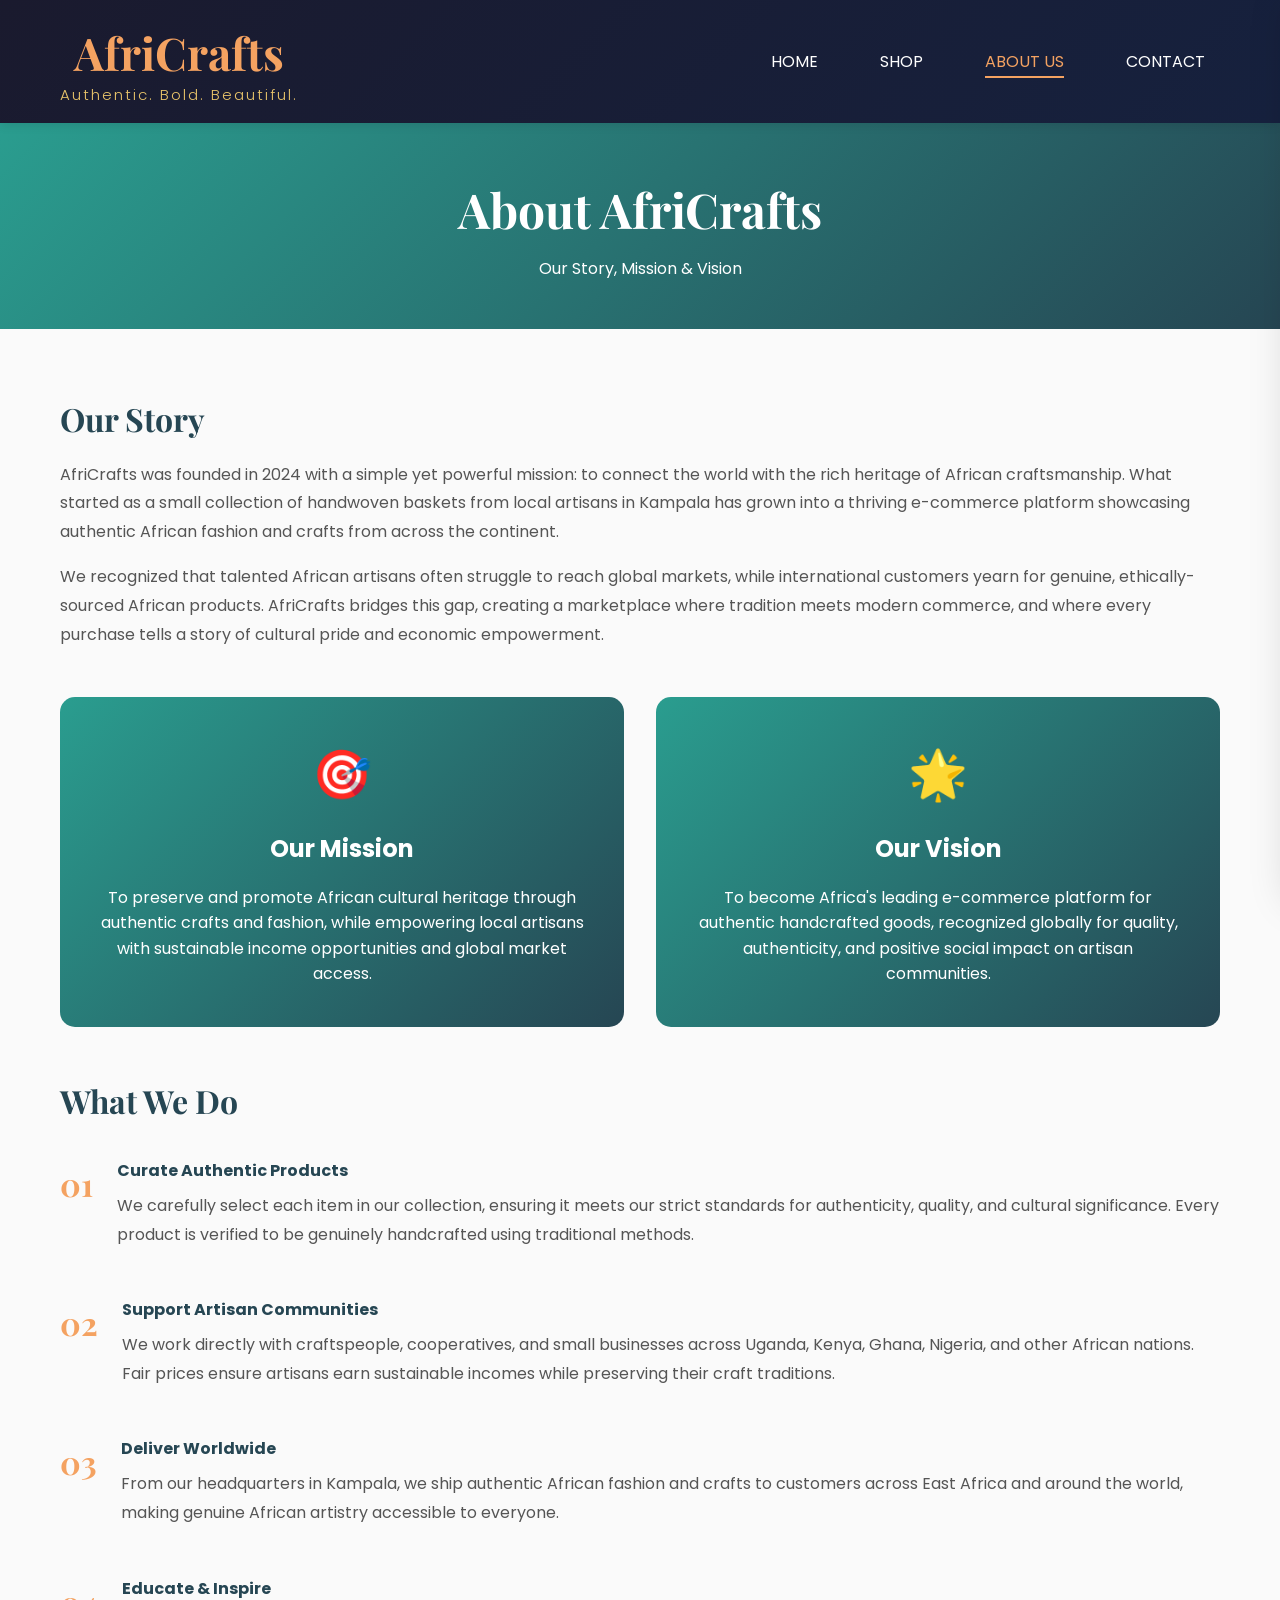
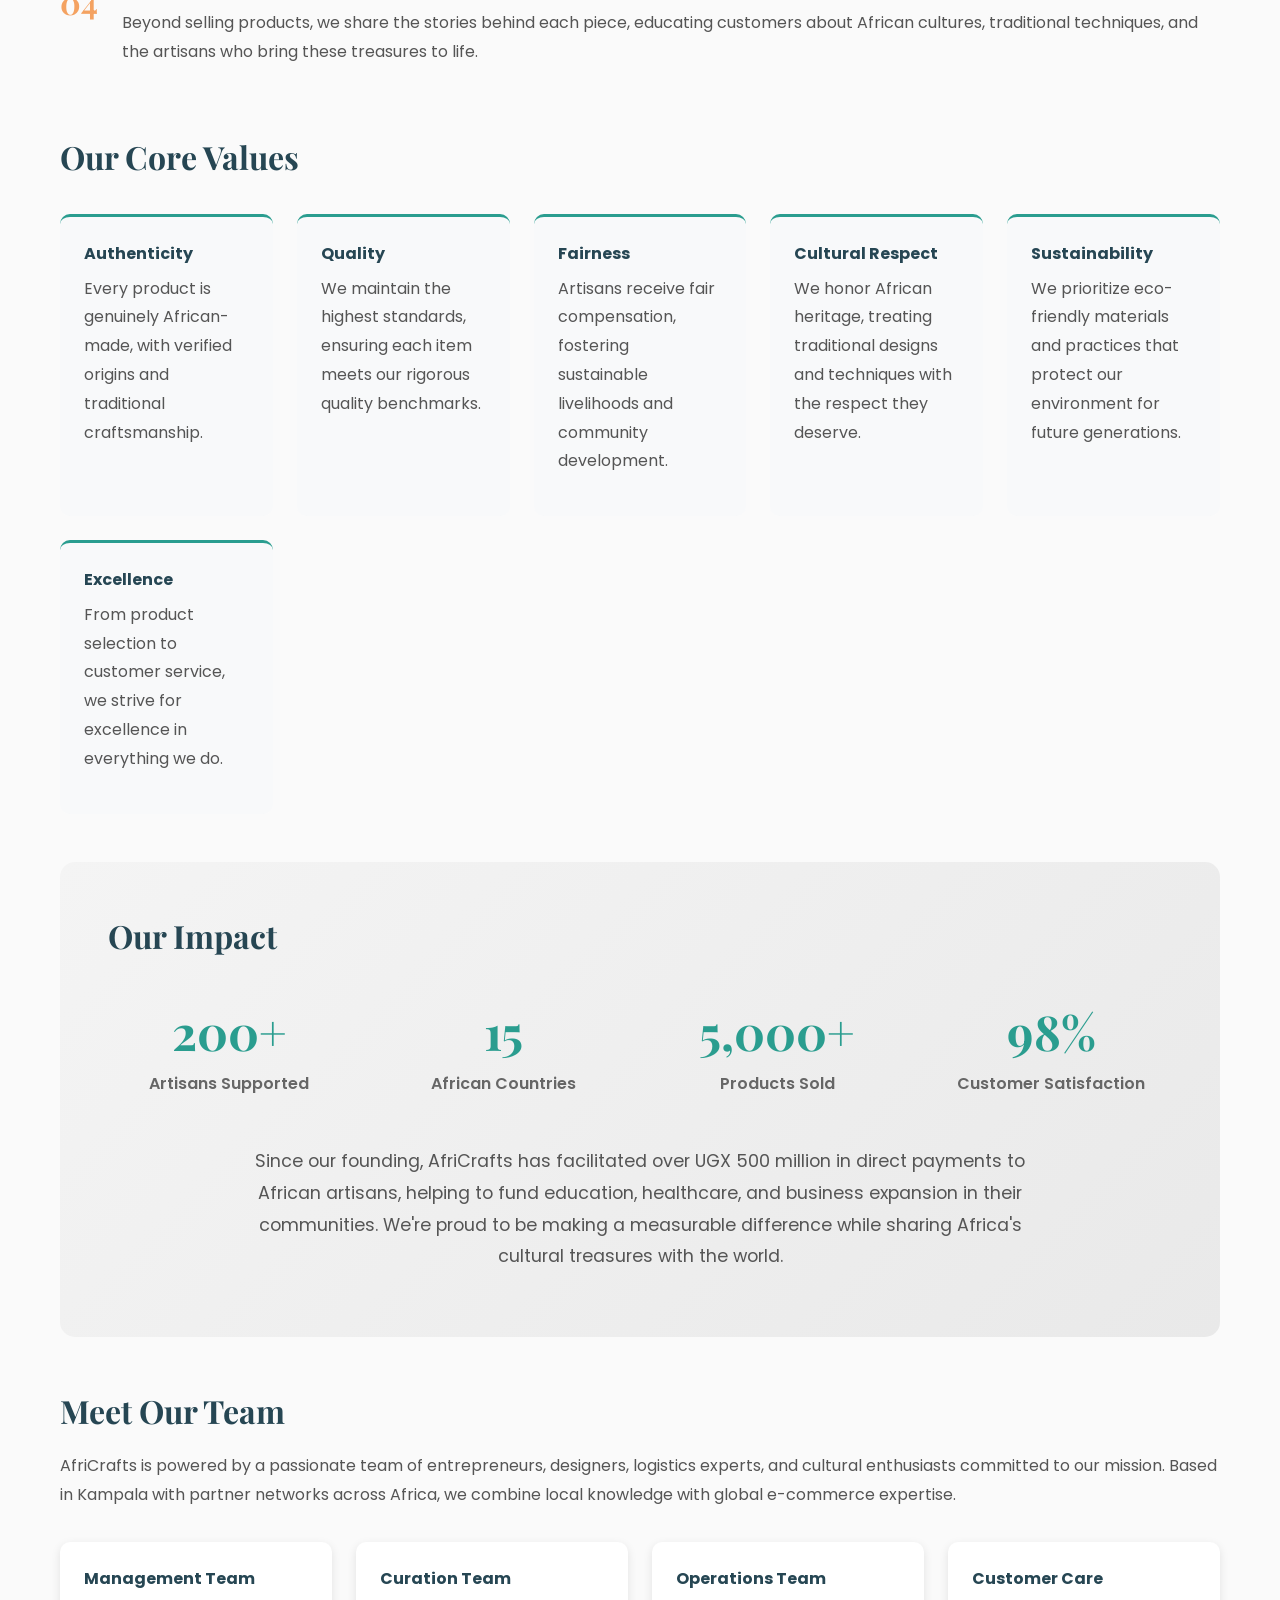
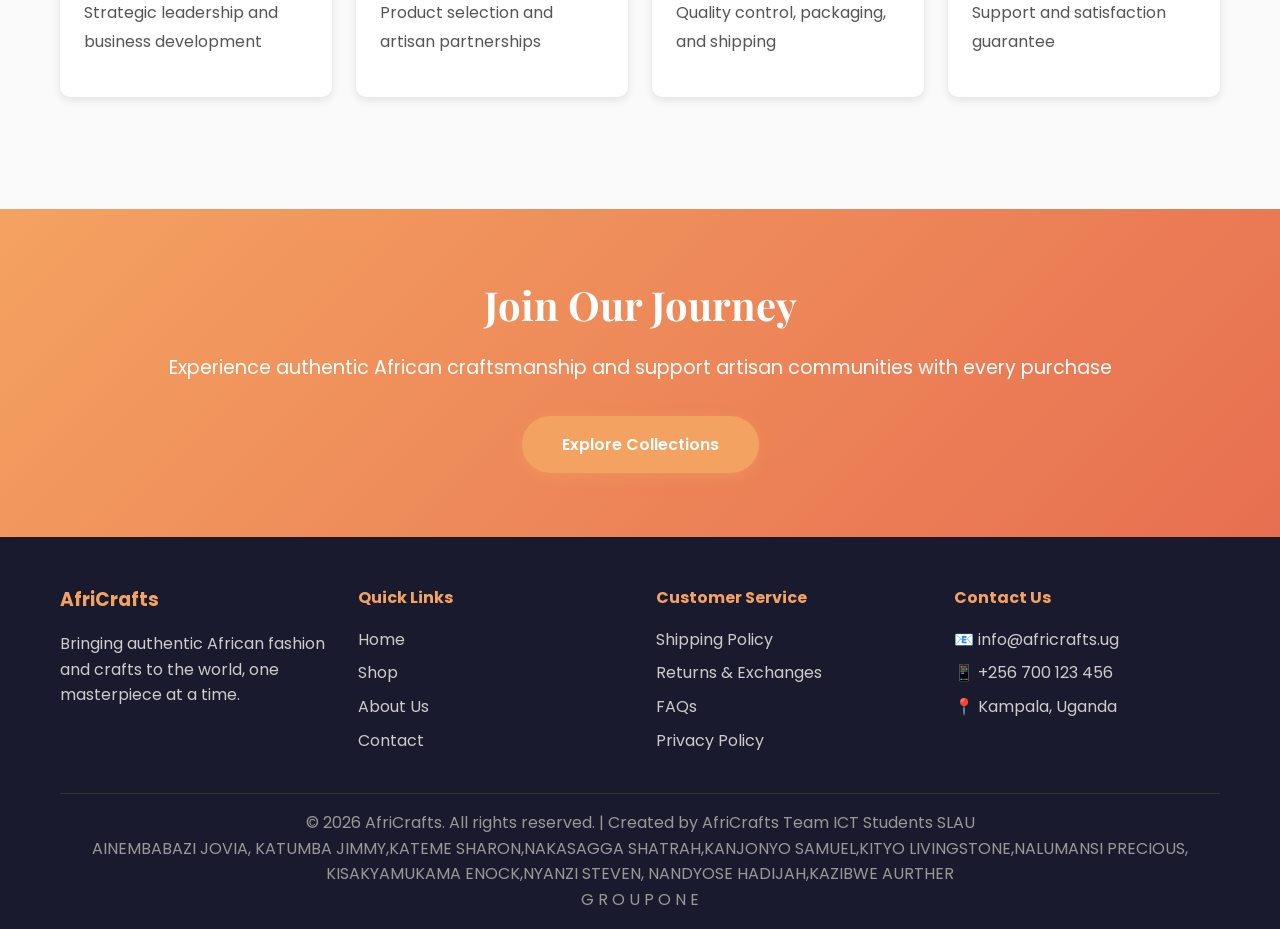
==== about.html @ 08a704fa "Add files via upload" ====
<!DOCTYPE html>
<html lang="en">
<head>
    <meta charset="UTF-8">
    <meta name="viewport" content="width=device-width, initial-scale=1.0">
    <title>About Us - AfriCrafts</title>
    <link rel="stylesheet" href="styles.css">
    <link href="https://fonts.googleapis.com/css2?family=Playfair+Display:wght@400;600;700&family=Poppins:wght@300;400;500;600&display=swap" rel="stylesheet">
</head>
<body>
    <!-- Navigation -->
    <nav class="navbar">
        <div class="container">
            <div class="logo">
                <h1>AfriCrafts</h1>
                <p class="tagline">Authentic. Bold. Beautiful.</p>
            </div>
            <ul class="nav-links">
                <li><a href="index.html">HOME</a></li>
                <li><a href="products.html">SHOP</a></li>
                <li><a href="about.html" class="active">ABOUT US</a></li>
                <li><a href="contact.html">CONTACT</a></li>
                
            </ul>
        </div>
    </nav>

    <!-- Page Header -->
    <section class="page-header">
        <h1>About AfriCrafts</h1>
        <p>Our Story, Mission & Vision</p>
    </section>

    <!-- About Content -->
    <section class="about-content">
        <div class="container">
            <!-- Our Story -->
            <div class="about-section">
                <h2>Our Story</h2>
                <p>AfriCrafts was founded in 2024 with a simple yet powerful mission: to connect the world with the rich heritage of African craftsmanship. What started as a small collection of handwoven baskets from local artisans in Kampala has grown into a thriving e-commerce platform showcasing authentic African fashion and crafts from across the continent.</p>
                <p>We recognized that talented African artisans often struggle to reach global markets, while international customers yearn for genuine, ethically-sourced African products. AfriCrafts bridges this gap, creating a marketplace where tradition meets modern commerce, and where every purchase tells a story of cultural pride and economic empowerment.</p>
            </div>

            <!-- Mission & Vision -->
            <div class="mission-vision">
                <div class="mission-box">
                    <div class="icon">🎯</div>
                    <h3>Our Mission</h3>
                    <p>To preserve and promote African cultural heritage through authentic crafts and fashion, while empowering local artisans with sustainable income opportunities and global market access.</p>
                </div>
                <div class="mission-box">
                    <div class="icon">🌟</div>
                    <h3>Our Vision</h3>
                    <p>To become Africa's leading e-commerce platform for authentic handcrafted goods, recognized globally for quality, authenticity, and positive social impact on artisan communities.</p>
                </div>
            </div>

            <!-- What We Do -->
            <div class="about-section">
                <h2>What We Do</h2>
                <div class="features-list">
                    <div class="feature">
                        <span class="feature-number">01</span>
                        <div class="feature-content">
                            <h4>Curate Authentic Products</h4>
                            <p>We carefully select each item in our collection, ensuring it meets our strict standards for authenticity, quality, and cultural significance. Every product is verified to be genuinely handcrafted using traditional methods.</p>
                        </div>
                    </div>
                    <div class="feature">
                        <span class="feature-number">02</span>
                        <div class="feature-content">
                            <h4>Support Artisan Communities</h4>
                            <p>We work directly with craftspeople, cooperatives, and small businesses across Uganda, Kenya, Ghana, Nigeria, and other African nations. Fair prices ensure artisans earn sustainable incomes while preserving their craft traditions.</p>
                        </div>
                    </div>
                    <div class="feature">
                        <span class="feature-number">03</span>
                        <div class="feature-content">
                            <h4>Deliver Worldwide</h4>
                            <p>From our headquarters in Kampala, we ship authentic African fashion and crafts to customers across East Africa and around the world, making genuine African artistry accessible to everyone.</p>
                        </div>
                    </div>
                    <div class="feature">
                        <span class="feature-number">04</span>
                        <div class="feature-content">
                            <h4>Educate & Inspire</h4>
                            <p>Beyond selling products, we share the stories behind each piece, educating customers about African cultures, traditional techniques, and the artisans who bring these treasures to life.</p>
                        </div>
                    </div>
                </div>
            </div>

            <!-- Our Values -->
            <div class="about-section">
                <h2>Our Core Values</h2>
                <div class="values-grid">
                    <div class="value-card">
                        <h4>Authenticity</h4>
                        <p>Every product is genuinely African-made, with verified origins and traditional craftsmanship.</p>
                    </div>
                    <div class="value-card">
                        <h4>Quality</h4>
                        <p>We maintain the highest standards, ensuring each item meets our rigorous quality benchmarks.</p>
                    </div>
                    <div class="value-card">
                        <h4>Fairness</h4>
                        <p>Artisans receive fair compensation, fostering sustainable livelihoods and community development.</p>
                    </div>
                    <div class="value-card">
                        <h4>Cultural Respect</h4>
                        <p>We honor African heritage, treating traditional designs and techniques with the respect they deserve.</p>
                    </div>
                    <div class="value-card">
                        <h4>Sustainability</h4>
                        <p>We prioritize eco-friendly materials and practices that protect our environment for future generations.</p>
                    </div>
                    <div class="value-card">
                        <h4>Excellence</h4>
                        <p>From product selection to customer service, we strive for excellence in everything we do.</p>
                    </div>
                </div>
            </div>

            <!-- Impact -->
            <div class="about-section impact-section">
                <h2>Our Impact</h2>
                <div class="impact-stats">
                    <div class="stat">
                        <h3>200+</h3>
                        <p>Artisans Supported</p>
                    </div>
                    <div class="stat">
                        <h3>15</h3>
                        <p>African Countries</p>
                    </div>
                    <div class="stat">
                        <h3>5,000+</h3>
                        <p>Products Sold</p>
                    </div>
                    <div class="stat">
                        <h3>98%</h3>
                        <p>Customer Satisfaction</p>
                    </div>
                </div>
                <p class="impact-text">Since our founding, AfriCrafts has facilitated over UGX 500 million in direct payments to African artisans, helping to fund education, healthcare, and business expansion in their communities. We're proud to be making a measurable difference while sharing Africa's cultural treasures with the world.</p>
            </div>

            <!-- Team -->
            <div class="about-section">
                <h2>Meet Our Team</h2>
                <p>AfriCrafts is powered by a passionate team of entrepreneurs, designers, logistics experts, and cultural enthusiasts committed to our mission. Based in Kampala with partner networks across Africa, we combine local knowledge with global e-commerce expertise.</p>
                <div class="team-roles">
                    <div class="role">
                        <h4>Management Team</h4>
                        <p>Strategic leadership and business development</p>
                    </div>
                    <div class="role">
                        <h4>Curation Team</h4>
                        <p>Product selection and artisan partnerships</p>
                    </div>
                    <div class="role">
                        <h4>Operations Team</h4>
                        <p>Quality control, packaging, and shipping</p>
                    </div>
                    <div class="role">
                        <h4>Customer Care</h4>
                        <p>Support and satisfaction guarantee</p>
                    </div>
                </div>
            </div>
        </div>
    </section>

    <!-- CTA Section -->
    <section class="cta-section">
        <div class="container">
            <h2>Join Our Journey</h2>
            <p>Experience authentic African craftsmanship and support artisan communities with every purchase</p>
            <a href="products.html" class="cta-button">Explore Collections</a>
        </div>
    </section>

    <!-- Footer -->
    <footer class="footer">
        <div class="container">
            <div class="footer-grid">
                <div class="footer-col">
                    <h3>AfriCrafts</h3>
                    <p>Bringing authentic African fashion and crafts to the world, one masterpiece at a time.</p>
                </div>
                <div class="footer-col">
                    <h4>Quick Links</h4>
                    <ul>
                        <li><a href="index.html">Home</a></li>
                        <li><a href="products.html">Shop</a></li>
                        <li><a href="about.html">About Us</a></li>
                        <li><a href="contact.html">Contact</a></li>
                    </ul>
                </div>
                <div class="footer-col">
                    <h4>Customer Service</h4>
                    <ul>
                        <li><a href="#">Shipping Policy</a></li>
                        <li><a href="#">Returns & Exchanges</a></li>
                        <li><a href="#">FAQs</a></li>
                        <li><a href="#">Privacy Policy</a></li>
                    </ul>
                </div>
                <div class="footer-col">
                    <h4>Contact Us</h4>
                    <p>📧 info@africrafts.ug</p>
                    <p>📱 +256 700 123 456</p>
                    <p>📍 Kampala, Uganda</p>
                </div>
            </div>
            <div class="footer-bottom">
               
<p>&copy; 2026 AfriCrafts. All rights reserved. | Created by AfriCrafts Team ICT Students SLAU
<br>AINEMBABAZI JOVIA, KATUMBA JIMMY,KATEME SHARON,NAKASAGGA SHATRAH,KANJONYO SAMUEL,KITYO LIVINGSTONE,NALUMANSI PRECIOUS,
           KISAKYAMUKAMA ENOCK,NYANZI STEVEN, NANDYOSE HADIJAH,KAZIBWE AURTHER<br> G R O U P       O N E</br></p>
         
            </div>
        </div>
    </footer>

    <script src="script.js"></script>
</body>
</html>
---- styles.css ----
/* ================================
   AFRICRAFTS STYLESHEET
   African Fashion & Crafts E-commerce
   ================================ */

/* Reset & Base Styles */
* {
    margin: 0;
    padding: 0;
    box-sizing: border-box;
    
}

body {
    font-family: 'Poppins', sans-serif;
    line-height: 1.6;
    color: #333;
    background-color: #fafafa;
}

.container {
    max-width: 1200px;
    margin: 0 auto;
    padding: 0 20px;
}


/* ================================
   NAVIGATION BAR
   ================================ */
.navbar {
    background: linear-gradient(135deg, #1a1a2e 0%, #16213e 100%);
    color: yellow;
    padding: 1rem 0;
    box-shadow: 0 2px 10px rgba(0,0,0,0.1);
    position: sticky;
    top: 0;
    z-index: 1000;
    margin:45 30px;
    justify-content: space-between;
}
 nav {
      background-color:white;
	  justify-content: space-between;
      text-align: center;
      padding: 20px 10px;
    }
    nav a {
      color: blue;
      margin: 0 15px;
      text-decoration: none;
      font-weight: bold;
    }
.navbar .container {
    display: flex;
    justify-content: space-between;
    align-items: center;
}

.logo h1 {
    font-family: 'Playfair Display', serif;
    font-size: 2rem;
    font-weight: 700;
font-size:45px;
    color: #f4a261;

    margin-bottom: -5px;
}

.logo .tagline {
    font-size: 0.7rem;
    color: #e9c46a;
    font-weight: 300;
    letter-spacing: 2px;
font-size:15px;
}

.nav-links {
    display: flex;
    list-style: none;
    gap: 2rem;
    align-items: center;
}

.nav-links a {
    color: white;
    text-decoration: none;
    font-weight: 400;
    transition: color 0.3s ease;
    position: relative;
}

.nav-links a:hover,
.nav-links a.active {
    color: #f4a261;
}

.nav-links a.active::after {
    content: '';
    position: absolute;
    bottom: -5px;
    left: 0;
    width: 100%;
    height: 2px;
    background: #f4a261;
}

.cart-icon {
    position: relative;
}

.cart-count {
    position: absolute;
    top: -8px;
    right: -10px;
    background: #e76f51;
    color: white;
    border-radius: 50%;
    padding: 2px 6px;
    font-size: 0.7rem;
}

/* ================================
   HERO SECTION
   ================================ */
.hero {
    background: linear-gradient(135deg, #2a9d8f 0%, #264653 100%);
    color: white;
    padding: 6rem 2rem;
    position: relative;
    overflow: hidden;
    text-align: center;
}

.hero-pattern {
    position: absolute;
    top: 0;
    left: 0;
    width: 100%;
    height: 100%;
    background-image: 
        repeating-linear-gradient(45deg, transparent, transparent 35px, rgba(255,255,255,.05) 35px, rgba(255,255,255,.05) 70px);
    pointer-events: none;
}

.hero-content {
    position: relative;
    z-index: 1;
}

.hero-title {
    font-family: 'Playfair Display', serif;
    font-size: 3.5rem;
    font-weight: 700;
    margin-bottom: 1rem;
    text-shadow: 2px 2px 4px rgba(0,0,0,0.3);
}

.hero-subtitle {
    font-size: 1.3rem;
    margin-bottom: 2rem;
    font-weight: 300;
}

.cta-button {
    display: inline-block;
    background: #f4a261;
    color: white;
    padding: 1rem 2.5rem;
    text-decoration: none;
    border-radius: 50px;
    font-weight: 600;
    transition: all 0.3s ease;
    box-shadow: 0 4px 15px rgba(244, 162, 97, 0.4);
}

.cta-button:hover {
    background: #e76f51;
    transform: translateY(-2px);
    box-shadow: 0 6px 20px rgba(231, 111, 81, 0.5);
}

/* ================================
   SECTIONS
   ================================ */
.categories,
.features,
.products-section,
.about-content,
.contact-section {
    padding: 4rem 0;
}

.section-title {
    font-family: 'Playfair Display', serif;
    font-size: 2.5rem;
    text-align: center;
    margin-bottom: 3rem;
    color: #264653;
}

/* ================================
   CATEGORY CARDS
   ================================ */
.category-grid {
    display: grid;
    grid-template-columns: repeat(auto-fit, minmax(250px, 1fr));
    gap: 2rem;
    margin-top: 2rem;
}

.category-card {
    background: white;
    padding: 2rem;
    border-radius: 15px;
    text-align: center;
    box-shadow: 0 5px 15px rgba(0,0,0,0.08);
    transition: transform 0.3s ease, box-shadow 0.3s ease;
}

.category-card:hover {
    transform: translateY(-10px);
    box-shadow: 0 10px 30px rgba(0,0,0,0.15);
}

.category-icon {
    font-size: 3rem;
    margin-bottom: 1rem;
}

.category-card h3 {
    font-size: 1.5rem;
    margin-bottom: 0.5rem;
    color: #264653;
}

.category-card p {
    color: #666;
    margin-bottom: 1rem;
}

.category-link {
    color: #2a9d8f;
    text-decoration: none;
    font-weight: 600;
    transition: color 0.3s ease;
}

.category-link:hover {
    color: #e76f51;
}

/* ================================
   FEATURES SECTION
   ================================ */
.features {
    background: linear-gradient(135deg, #f4f4f4 0%, #e9e9e9 100%);
}

.features-grid {
    display: grid;
    grid-template-columns: repeat(auto-fit, minmax(250px, 1fr));
    gap: 2rem;
}

.feature-item {
    background: white;
    padding: 2rem;
    border-radius: 10px;
    text-align: center;
    border-left: 4px solid #2a9d8f;
}

.feature-icon {
    font-size: 2.5rem;
    color: #2a9d8f;
    margin-bottom: 1rem;
}

.feature-item h3 {
    color: #264653;
    margin-bottom: 0.5rem;
}

/* ================================
   PRODUCTS PAGE
   ================================ */
.page-header {
    background: linear-gradient(135deg, #2a9d8f 0%, #264653 100%);
    color: white;
    padding: 3rem 2rem;
    text-align: center;
}

.page-header h1 {
    font-family: 'Playfair Display', serif;
    font-size: 3rem;
    margin-bottom: 0.5rem;
}

.product-category {
    margin-bottom: 4rem;
}
/* Product Image Wrapper for Real Photos */
.product-image-wrapper {
    width: 100%;
    height: 250px;
    overflow: hidden;
    background: #f8f9fa;
    position: relative;
}

.product-image-real {
    width: 100%;
    height: 100%;
    object-fit: cover;
    display: block;
    transition: transform 0.4s ease;
}

.product-card:hover .product-image-real {
    transform: scale(1.1);
}

/* Fix navbar color */
.navbar {
    color: white; /* Changed from yellow */
}

.category-title {
    font-family: 'Playfair Display', serif;
    font-size: 2rem;
    color: #264653;
    margin-bottom: 2rem;
    padding-bottom: 0.5rem;
    border-bottom: 3px solid #f4a261;
    display: inline-block;
}

.products-grid {
    display: grid;
    grid-template-columns: repeat(auto-fit, minmax(280px, 1fr));
    gap: 2rem;
}

.product-card {
    background: white;
    border-radius: 15px;
    overflow: hidden;
    box-shadow: 0 5px 15px rgba(0,0,0,0.1);
    transition: transform 0.3s ease, box-shadow 0.3s ease;
}

.product-card:hover {
    transform: translateY(-5px);
    box-shadow: 0 10px 25px rgba(0,0,0,0.15);
}

.product-image {
    height: 250px;
    display: flex;
    align-items: center;
    justify-content: center;
    font-size: 4rem;
}
.product-badge {
    position: absolute;
    top: 15px;
    right: 15px;
    background: #e76f51;
    color: white;
    padding: 6px 12px;
    border-radius: 20px;
    font-size: 0.75rem;
    font-weight: 700;
    z-index: 1;
    text-transform: uppercase;
}

.product-rating {
    display: flex;
    align-items: center;
    gap: 8px;
    margin-bottom: 12px;
}

.stars {
    color: #f4a261;
    font-size: 1rem;
    letter-spacing: 2px;
}

.rating-count {
    color: #999;
    font-size: 0.85rem;
}

.product-placeholder {
    filter: drop-shadow(2px 2px 4px rgba(0,0,0,0.3));
}

.product-info {
    padding: 1.5rem;
}

.product-info h3 {
    font-size: 1.3rem;
    color: #264653;
    margin-bottom: 0.5rem;
}

.product-description {
    color: #666;
    font-size: 0.9rem;
    margin-bottom: 1rem;
}

.product-footer {
    display: flex;
    justify-content: space-between;
    align-items: center;
}

.price {
    font-size: 1.3rem;
    font-weight: 700;
    color: #e76f51;
}

.add-to-cart {
    background: #2a9d8f;
    color: white;
    border: none;
    padding: 0.7rem 1.5rem;
    border-radius: 25px;
    cursor: pointer;
    font-weight: 600;
    transition: all 0.3s ease;
}

.add-to-cart:hover {
    background: #264653;
    transform: scale(1.05);
}

/* ================================
   ABOUT PAGE
   ================================ */
.about-section {
    margin-bottom: 3rem;
}

.about-section h2 {
    font-family: 'Playfair Display', serif;
    font-size: 2rem;
    color: #264653;
    margin-bottom: 1rem;
}

.about-section p {
    line-height: 1.8;
    color: #555;
    margin-bottom: 1rem;
}

.mission-vision {
    display: grid;
    grid-template-columns: repeat(auto-fit, minmax(300px, 1fr));
    gap: 2rem;
    margin: 3rem 0;
}

.mission-box {
    background: linear-gradient(135deg, #2a9d8f 0%, #264653 100%);
    color: white;
    padding: 2.5rem;
    border-radius: 15px;
    text-align: center;
}

.mission-box .icon {
    font-size: 3rem;
    margin-bottom: 1rem;
}

.mission-box h3 {
    font-size: 1.5rem;
    margin-bottom: 1rem;
}

.features-list {
    margin-top: 2rem;
}

.feature {
    display: flex;
    gap: 1.5rem;
    margin-bottom: 2rem;
    align-items: start;
}

.feature-number {
    font-size: 2rem;
    font-weight: 700;
    color: #f4a261;
    font-family: 'Playfair Display', serif;
}

.feature-content h4 {
    color: #264653;
    margin-bottom: 0.5rem;
}

.values-grid {
    display: grid;
    grid-template-columns: repeat(auto-fit, minmax(200px, 1fr));
    gap: 1.5rem;
    margin-top: 2rem;
}

.value-card {
    background: #f8f9fa;
    padding: 1.5rem;
    border-radius: 10px;
    border-top: 3px solid #2a9d8f;
}

.value-card h4 {
    color: #264653;
    margin-bottom: 0.5rem;
}

.impact-section {
    background: linear-gradient(135deg, #f4f4f4 0%, #e9e9e9 100%);
    padding: 3rem;
    border-radius: 15px;
}

.impact-stats {
    display: grid;
    grid-template-columns: repeat(auto-fit, minmax(150px, 1fr));
    gap: 2rem;
    margin: 2rem 0;
    text-align: center;
}

.stat h3 {
    font-size: 3rem;
    color: #2a9d8f;
    font-family: 'Playfair Display', serif;
}

.stat p {
    color: #666;
    font-weight: 600;
}

.impact-text {
    text-align: center;
    max-width: 800px;
    margin: 0 auto;
    font-size: 1.1rem;
}

.team-roles {
    display: grid;
    grid-template-columns: repeat(auto-fit, minmax(200px, 1fr));
    gap: 1.5rem;
    margin-top: 2rem;
}

.role {
    background: white;
    padding: 1.5rem;
    border-radius: 10px;
    box-shadow: 0 3px 10px rgba(0,0,0,0.1);
}

.role h4 {
    color: #264653;
    margin-bottom: 0.5rem;
}

/* ================================
   CONTACT PAGE
   ================================ */
.contact-grid {
    display: grid;
    grid-template-columns: 1fr 1fr;
    gap: 3rem;
    margin-bottom: 3rem;
}

.contact-info h2,
.contact-form-container h2 {
    font-family: 'Playfair Display', serif;
    font-size: 2rem;
    color: #264653;
    margin-bottom: 1rem;
}

.contact-details {
    margin-top: 2rem;
}

.contact-item {
    display: flex;
    gap: 1rem;
    margin-bottom: 2rem;
    align-items: start;
}

.contact-icon {
    font-size: 2rem;
    color: #2a9d8f;
}

.contact-text h4 {
    color: #264653;
    margin-bottom: 0.3rem;
}

.contact-text p {
    color: #666;
    line-height: 1.6;
}

.social-media {
    margin-top: 2rem;
}

.social-media h4 {
    color: #264653;
    margin-bottom: 1rem;
}

.social-links {
    display: flex;
    gap: 1rem;
}

.social-link {
    background: #2a9d8f;
    color: white;
    padding: 0.5rem 1rem;
    text-decoration: none;
    border-radius: 5px;
    transition: background 0.3s ease;
}

.social-link:hover {
    background: #264653;
}

/* Contact Form */
.contact-form {
    background: white;
    padding: 2rem;
    border-radius: 15px;
    box-shadow: 0 5px 15px rgba(0,0,0,0.1);
}

.form-group {
    margin-bottom: 1.5rem;
}

.form-group label {
    display: block;
    color: #264653;
    font-weight: 600;
    margin-bottom: 0.5rem;
}

.form-group input,
.form-group select,
.form-group textarea {
    width: 100%;
    padding: 0.8rem;
    border: 2px solid #e0e0e0;
    border-radius: 8px;
    font-family: 'Poppins', sans-serif;
    transition: border-color 0.3s ease;
}

.form-group input:focus,
.form-group select:focus,
.form-group textarea:focus {
    outline: none;
    border-color: #2a9d8f;
}

.submit-button {
    width: 100%;
    background: #2a9d8f;
    color: white;
    border: none;
    padding: 1rem;
    border-radius: 8px;
    font-size: 1rem;
    font-weight: 600;
    cursor: pointer;
    transition: all 0.3s ease;
}

.submit-button:hover {
    background: #264653;
    transform: translateY(-2px);
}

.additional-info {
    display: grid;
    grid-template-columns: repeat(auto-fit, minmax(300px, 1fr));
    gap: 2rem;
    margin: 3rem 0;
}

.info-card {
    background: #f8f9fa;
    padding: 2rem;
    border-radius: 10px;
    border-left: 4px solid #f4a261;
}

.info-card h3 {
    color: #264653;
    margin-bottom: 1rem;
}

.faq-section {
    margin-top: 3rem;
}

.faq-section h2 {
    font-family: 'Playfair Display', serif;
    font-size: 2rem;
    color: #264653;
    margin-bottom: 2rem;
}

.faq-grid {
    display: grid;
    grid-template-columns: repeat(auto-fit, minmax(280px, 1fr));
    gap: 2rem;
}

.faq-item {
    background: white;
    padding: 1.5rem;
    border-radius: 10px;
    box-shadow: 0 3px 10px rgba(0,0,0,0.08);
}

.faq-item h4 {
    color: #264653;
    margin-bottom: 0.5rem;
}

/* ================================
   NEWSLETTER SECTION
   ================================ */
.newsletter {
    background: linear-gradient(135deg, #264653 0%, #2a9d8f 100%);
    color: white;
    padding: 3rem 2rem;
    text-align: center;
}

.newsletter h2 {
    font-family: 'Playfair Display', serif;
    font-size: 2rem;
    margin-bottom: 0.5rem;
}

.newsletter-form {
    display: flex;
    max-width: 500px;
    margin: 2rem auto 0;
    gap: 1rem;
}

.newsletter-form input {
    flex: 1;
    padding: 1rem;
    border: none;
    border-radius: 25px;
    font-size: 1rem;
}

.newsletter-form button {
    background: #f4a261;
    color: white;
    border: none;
    padding: 1rem 2rem;
    border-radius: 25px;
    font-weight: 600;
    cursor: pointer;
    transition: background 0.3s ease;
}

.newsletter-form button:hover {
    background: #e76f51;
}

/* ================================
   CTA SECTION
   ================================ */
.cta-section {
    background: linear-gradient(135deg, #f4a261 0%, #e76f51 100%);
    color: white;
    padding: 4rem 2rem;
    text-align: center;
}

.cta-section h2 {
    font-family: 'Playfair Display', serif;
    font-size: 2.5rem;
    margin-bottom: 1rem;
}

.cta-section p {
    font-size: 1.2rem;
    margin-bottom: 2rem;
}

/* ================================
   FOOTER
   ================================ */
.footer {
    background: #1a1a2e;
    color: white;
    padding: 3rem 0 1rem;
}

.footer-grid {
    display: grid;
    grid-template-columns: repeat(auto-fit, minmax(200px, 1fr));
    gap: 2rem;
    margin-bottom: 2rem;
}

.footer-col h3,
.footer-col h4 {
    color: #f4a261;
    margin-bottom: 1rem;
}

.footer-col p {
    color: #ccc;
    margin-bottom: 0.5rem;
}

.footer-col ul {
    list-style: none;
}

.footer-col ul li {
    margin-bottom: 0.5rem;
}

.footer-col a {
    color: #ccc;
    text-decoration: none;
    transition: color 0.3s ease;
}

.footer-col a:hover {
    color: #f4a261;
}

.footer-bottom {
    border-top: 1px solid #333;
    padding-top: 1rem;
    text-align: center;
    color: #999;
}
/* DARK MODE FULL FIX */
body.dark-mode {
    background-color: #121212;
    color: white;
}

/* Navbar */
body.dark-mode .navbar {
    background-color: #1e1e1e;
}

/* Sections */
body.dark-mode .hero,
body.dark-mode .categories,
body.dark-mode .features,
body.dark-mode .newsletter,
body.dark-mode .footer {
    background-color: #1a1a1a;
}

/* Cards */
body.dark-mode .category-card,
body.dark-mode .feature-item {
    background-color: #2a2a2a;
    color: white;
}

/* Links */
body.dark-mode a {
    color: #f4a261;
}

/* Button */
.theme-btn {
    cursor: pointer;
    padding: 8px 12px;
    border: none;
    border-radius: 6px;
    margin-left: 15px;
}

/* ================================
   RESPONSIVE DESIGN
   ================================ */
@media (max-width: 768px) {
    .nav-links {
        gap: 1rem;
        font-size: 0.9rem;
    }

    .hero-title {
        font-size: 2.5rem;
    }

    .hero-subtitle {
        font-size: 1rem;
    }

    .contact-grid {
        grid-template-columns: 1fr;
    }

    .newsletter-form {
        flex-direction: column;
    }

    .category-grid,
    .products-grid {
        grid-template-columns: 1fr;
    }
}
/* ================================
   ADD THESE CART STYLES TO YOUR EXISTING CSS
   ================================ */

/* Cart Sidebar */
.cart-sidebar {
    position: fixed;
    top: 0;
    right: -400px;
    width: 380px;
    height: 100vh;
    background: white;
    box-shadow: -5px 0 30px rgba(0,0,0,0.2);
    z-index: 2000;
    transition: right 0.3s ease;
    display: flex;
    flex-direction: column;
    font-family: 'Poppins', sans-serif;
}

.cart-sidebar.open {
    right: 0;
}

.cart-header {
    background: linear-gradient(135deg, #1a1a2e 0%, #16213e 100%);
    color: white;
    padding: 1.2rem;
    display: flex;
    justify-content: space-between;
    align-items: center;
}

.cart-header h3 {
    margin: 0;
}

.cart-header button {
    background: none;
    border: none;
    color: white;
    font-size: 1.8rem;
    cursor: pointer;
}

.cart-items {
    flex: 1;
    overflow-y: auto;
    padding: 1rem;
}

.cart-item {
    display: flex;
    gap: 12px;
    border-bottom: 1px solid #eee;
    padding: 12px 0;
    margin-bottom: 8px;
}

.cart-item-img {
    width: 65px;
    height: 65px;
    object-fit: cover;
    border-radius: 10px;
    background: #f0f0f0;
}

.cart-item-details {
    flex: 1;
}

.cart-item-title {
    font-weight: 600;
    color: #264653;
    margin-bottom: 4px;
}

.cart-item-price {
    color: #e76f51;
    font-weight: 500;
    font-size: 0.9rem;
}

.cart-item-actions {
    display: flex;
    align-items: center;
    gap: 10px;
    margin-top: 8px;
}

.cart-qty-btn {
    background: #f0f0f0;
    border: none;
    width: 28px;
    height: 28px;
    border-radius: 8px;
    cursor: pointer;
    font-weight: bold;
    transition: all 0.2s;
}

.cart-qty-btn:hover {
    background: #2a9d8f;
    color: white;
}

.cart-footer {
    padding: 1.2rem;
    border-top: 2px solid #eee;
    background: #fef9f0;
}

.cart-total {
    display: flex;
    justify-content: space-between;
    font-weight: bold;
    font-size: 1.2rem;
    margin-bottom: 1rem;
    color: #264653;
}

.checkout-btn {
    width: 100%;
    background: #f4a261;
    color: white;
    border: none;
    padding: 12px;
    border-radius: 40px;
    font-weight: 600;
    font-size: 1rem;
    cursor: pointer;
    transition: all 0.3s;
}

.checkout-btn:hover {
    background: #e76f51;
    transform: translateY(-2px);
}

/* Overlay */
.cart-overlay {
    position: fixed;
    top: 0;
    left: 0;
    width: 100%;
    height: 100%;
    background: rgba(0,0,0,0.5);
    z-index: 1999;
    visibility: hidden;
    opacity: 0;
    transition: all 0.3s;
}

.cart-overlay.active {
    visibility: visible;
    opacity: 1;
}

/* Checkout Modal */
.checkout-modal {
    display: none;
    position: fixed;
    top: 0;
    left: 0;
    width: 100%;
    height: 100%;
    background: rgba(0,0,0,0.7);
    justify-content: center;
    align-items: center;
    z-index: 3000;
}

.modal-content {
    background: white;
    max-width: 500px;
    width: 90%;
    border-radius: 20px;
    padding: 2rem;
    animation: slideIn 0.3s ease;
}

@keyframes slideIn {
    from {
        transform: translateY(-50px);
        opacity: 0;
    }
    to {
        transform: translateY(0);
        opacity: 1;
    }
}

.modal-content h2 {
    color: #264653;
    margin-bottom: 1.5rem;
}

.modal-content input,
.modal-content textarea,
.modal-content select {
    width: 100%;
    padding: 10px;
    margin-bottom: 15px;
    border: 2px solid #e0e0e0;
    border-radius: 10px;
    font-family: 'Poppins', sans-serif;
}

.modal-content input:focus,
.modal-content textarea:focus {
    outline: none;
    border-color: #2a9d8f;
}

.modal-buttons {
    display: flex;
    gap: 12px;
    margin-top: 1rem;
}

.modal-buttons button {
    flex: 1;
    padding: 12px;
    border: none;
    border-radius: 40px;
    font-weight: 600;
    cursor: pointer;
}

.cancel-btn {
    background: #ccc;
}

.submit-btn {
    background: #2a9d8f;
    color: white;
}

/* Toast Notification */
.toast {
    position: fixed;
    bottom: 30px;
    right: 30px;
    background: #2a9d8f;
    color: white;
    padding: 12px 24px;
    border-radius: 50px;
    z-index: 2500;
    animation: slideUp 0.3s ease;
    box-shadow: 0 4px 12px rgba(0,0,0,0.2);
}

@keyframes slideUp {
    from {
        transform: translateY(100px);
        opacity: 0;
    }
    to {
        transform: translateY(0);
        opacity: 1;
    }
}

/* Empty cart state */
.empty-cart {
    text-align: center;
    padding: 3rem;
    color: #999;
}

/* Responsive */
@media (max-width: 480px) {
    .cart-sidebar {
        width: 100%;
        right: -100%;
    }
}
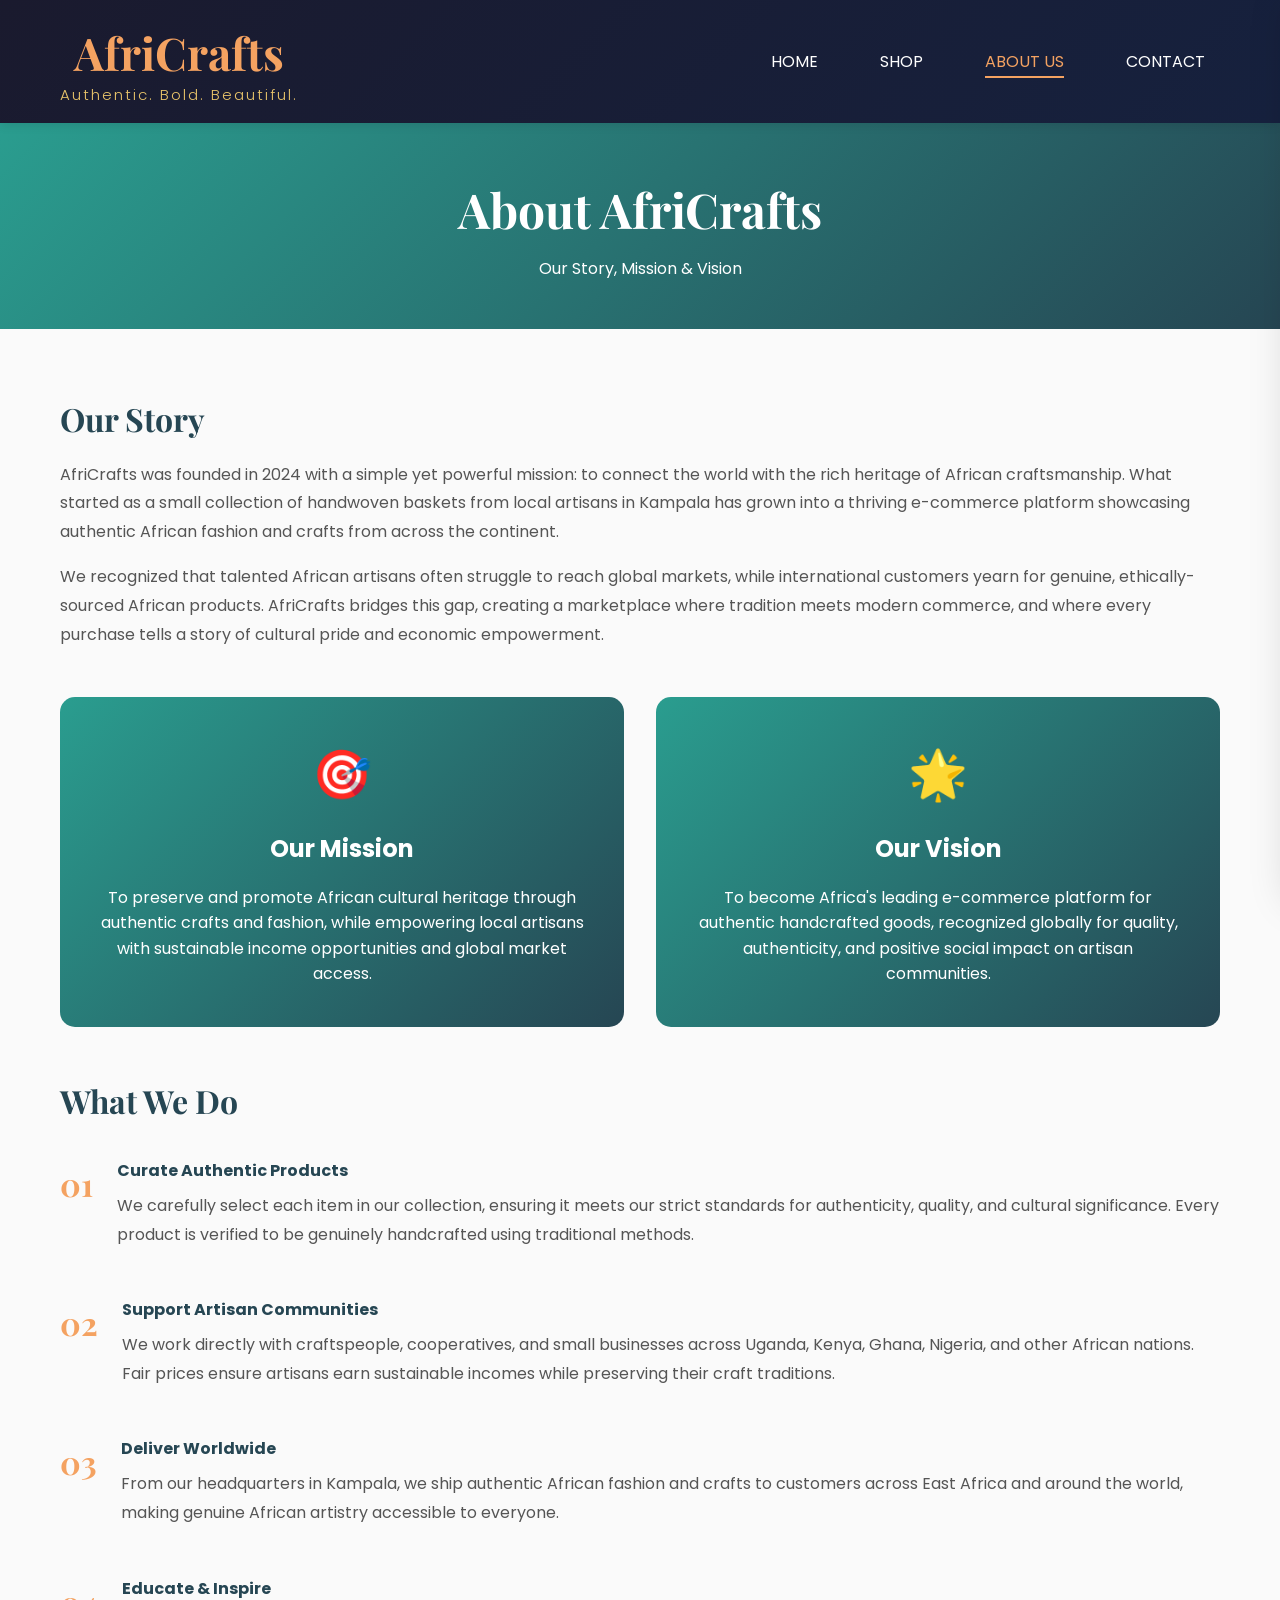
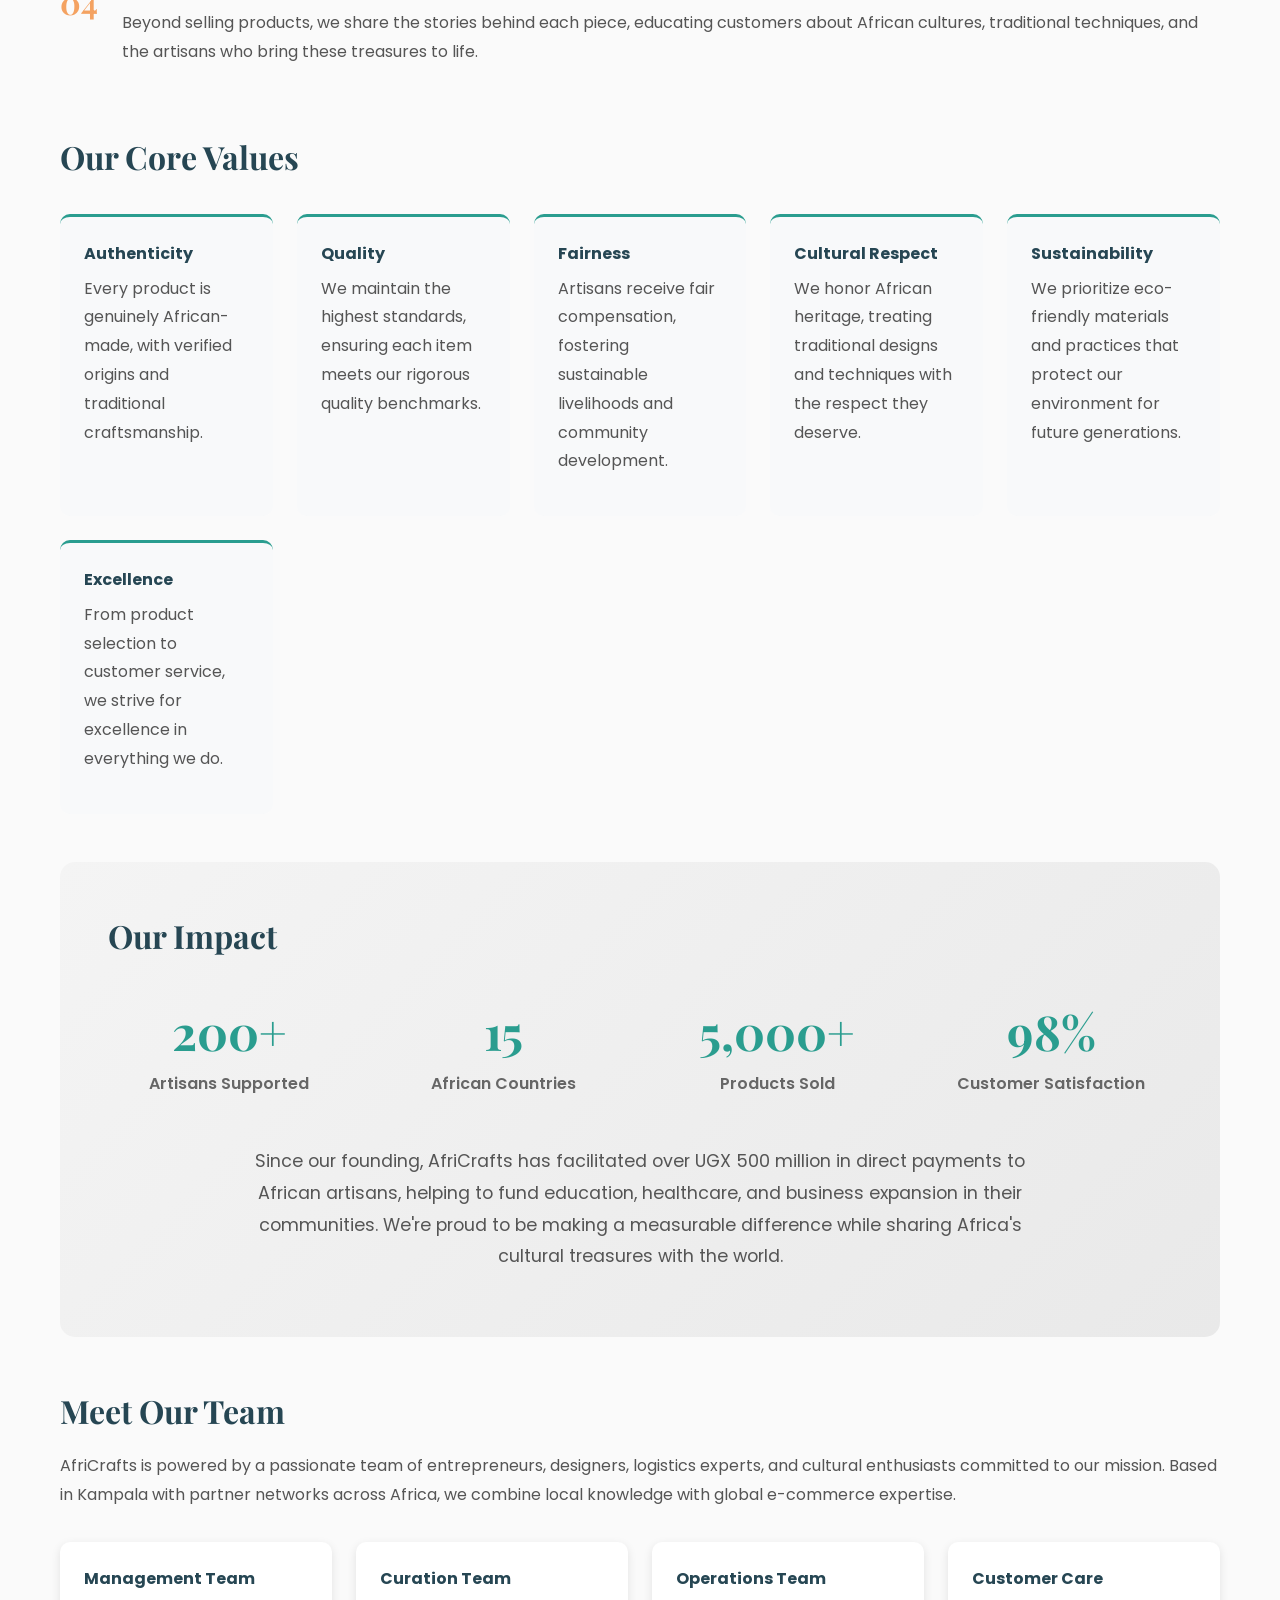
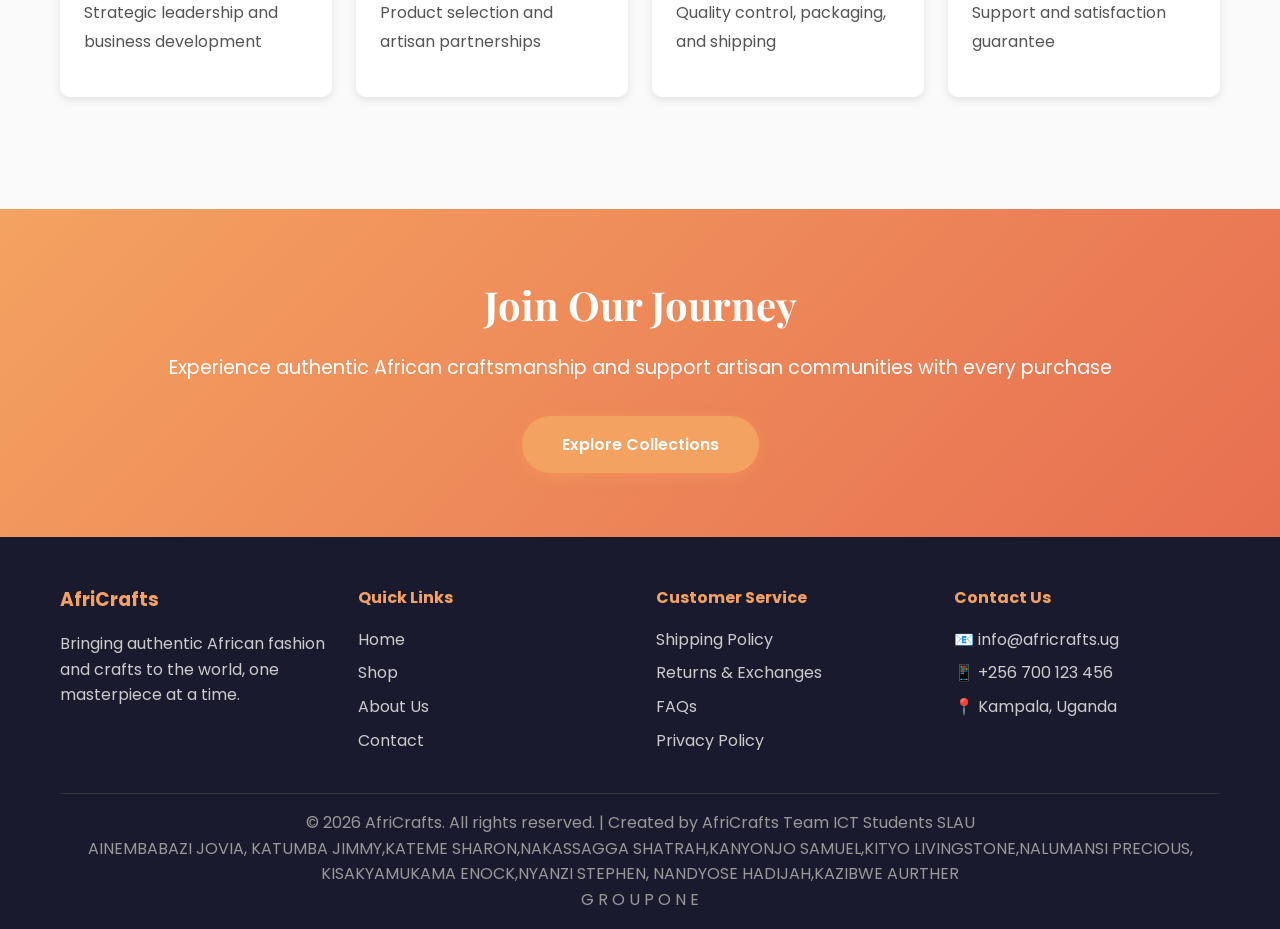
==== commit a270b625: "Fix footer team member names and formatting" ====
--- a/about.html
+++ b/about.html
@@ -216,8 +216,8 @@
             <div class="footer-bottom">
                
 <p>&copy; 2026 AfriCrafts. All rights reserved. | Created by AfriCrafts Team ICT Students SLAU
-<br>AINEMBABAZI JOVIA, KATUMBA JIMMY,KATEME SHARON,NAKASAGGA SHATRAH,KANJONYO SAMUEL,KITYO LIVINGSTONE,NALUMANSI PRECIOUS,
-           KISAKYAMUKAMA ENOCK,NYANZI STEVEN, NANDYOSE HADIJAH,KAZIBWE AURTHER<br> G R O U P       O N E</br></p>
+<br>AINEMBABAZI JOVIA, KATUMBA JIMMY,KATEME SHARON,NAKASSAGGA SHATRAH,KANYONJO SAMUEL,KITYO LIVINGSTONE,NALUMANSI PRECIOUS,
+           KISAKYAMUKAMA ENOCK,NYANZI STEPHEN, NANDYOSE HADIJAH,KAZIBWE AURTHER<br> G R O U P       O N E</br></p>
          
             </div>
         </div>
